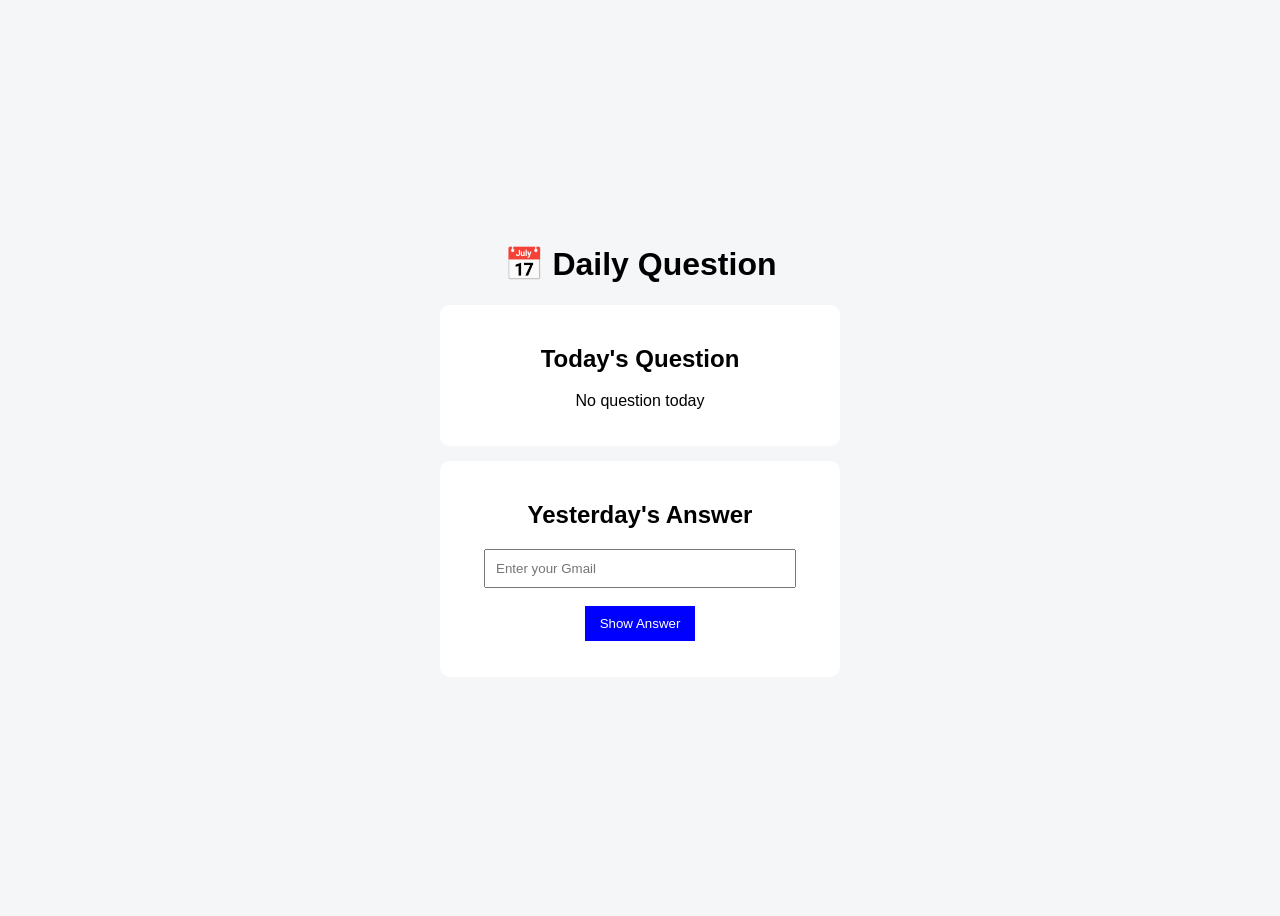
==== index.html @ b87feb74 "adding" ====
<!DOCTYPE html>
<html lang="en">
<head>
  <meta charset="UTF-8">
  <title>Daily Q&A</title>
  <link rel="stylesheet" href="style.css">
</head>
<body>

  <div class="container">
    <h1>📅 Daily Question</h1>

    <div class="card">
      <h2>Today's Question</h2>
      <p id="question">Loading...</p>
    </div>

    <div class="card">
      <h2>Yesterday's Answer</h2>
      <input type="email" id="email" placeholder="Enter your Gmail">
      <br><br>
      <button onclick="verifyAndOpen()">Show Answer</button>
      <p id="message"></p>
    </div>
  </div>

  <script src="script.js"></script>
</body>
</html>
---- style.css ----
body {
  font-family: Arial;
  background: #f4f6f8;
  display: flex;
  justify-content: center;
  align-items: center;
  height: 100vh;
}

.container {
  width: 400px;
  text-align: center;
}

.card {
  background: white;
  padding: 20px;
  margin: 15px 0;
  border-radius: 10px;
}

input {
  padding: 10px;
  width: 80%;
}

button {
  padding: 10px 15px;
  background: blue;
  color: white;
  border: none;
  cursor: pointer;
}
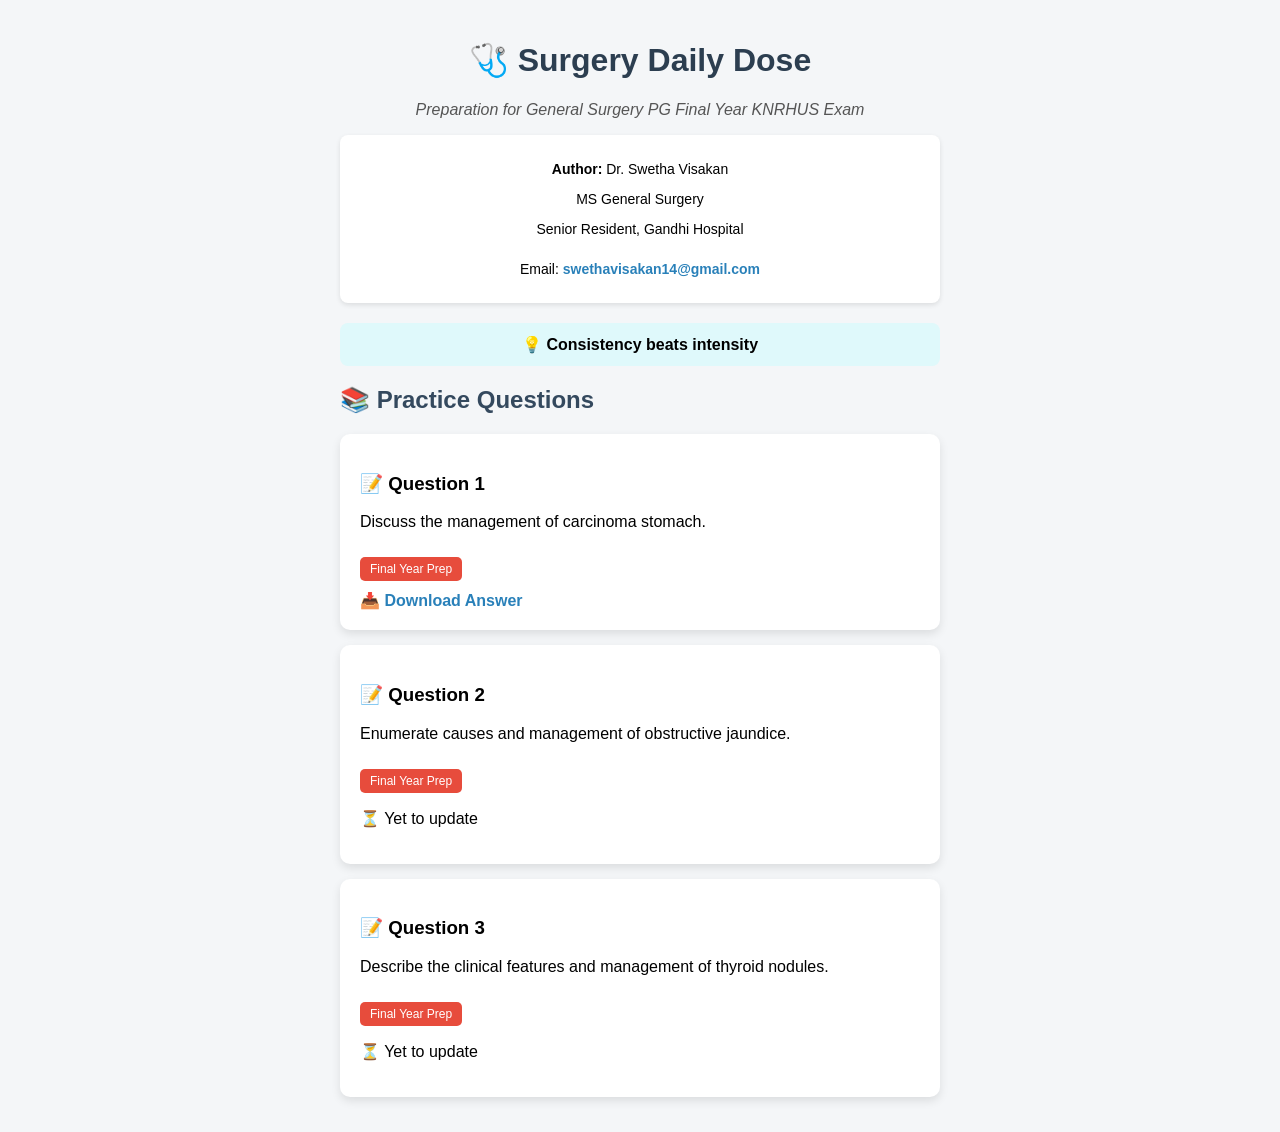
==== commit 863bdee1: "final" ====
--- a/index.html
+++ b/index.html
@@ -2,26 +2,39 @@
 <html lang="en">
 <head>
   <meta charset="UTF-8">
-  <title>Daily Q&A</title>
+  <title>Surgery Daily Dose</title>
   <link rel="stylesheet" href="style.css">
 </head>
 <body>
 
   <div class="container">
-    <h1>📅 Daily Question</h1>
 
-    <div class="card">
-      <h2>Today's Question</h2>
-      <p id="question">Loading...</p>
+    <!-- Header -->
+    <div class="header">
+      <h1>🩺 Surgery Daily Dose</h1>
+      <p class="tagline">Preparation for General Surgery PG Final Year KNRHUS Exam</p>
+
+      <div class="author">
+        <p><strong>Author:</strong> Dr. Swetha Visakan</p>
+        <p> MS General Surgery </p>
+        <p>Senior Resident, Gandhi Hospital</p>
+        <p>Email: 
+          <a href="mailto:swethavisakan14@gmail.com">
+            swethavisakan14@gmail.com
+          </a>
+        </p>
+      </div>
     </div>
 
-    <div class="card">
-      <h2>Yesterday's Answer</h2>
-      <input type="email" id="email" placeholder="Enter your Gmail">
-      <br><br>
-      <button onclick="verifyAndOpen()">Show Answer</button>
-      <p id="message"></p>
+    <!-- Motivation Banner -->
+    <div class="banner">
+      💡 Consistency beats intensity
     </div>
+
+    <!-- Questions -->
+    <h2 class="section-title">📚 Practice Questions</h2>
+    <div id="qa-container"></div>
+
   </div>
 
   <script src="script.js"></script>
--- a/style.css
+++ b/style.css
@@ -1,33 +1,86 @@
 body {
-  font-family: Arial;
+  font-family: Arial, sans-serif;
   background: #f4f6f8;
+  margin: 0;
   display: flex;
   justify-content: center;
-  align-items: center;
-  height: 100vh;
 }
 
 .container {
-  width: 400px;
-  text-align: center;
+  width: 600px;
+  padding: 20px;
 }
 
+/* Header */
+.header {
+  text-align: center;
+  margin-bottom: 20px;
+}
+
+h1 {
+  color: #2c3e50;
+}
+
+.tagline {
+  font-style: italic;
+  color: #555;
+}
+
+/* Author Card */
+.author {
+  background: #ffffff;
+  padding: 12px;
+  margin-top: 10px;
+  border-radius: 8px;
+  font-size: 14px;
+  box-shadow: 0 2px 5px rgba(0,0,0,0.1);
+}
+
+/* Banner */
+.banner {
+  background: #dff9fb;
+  padding: 12px;
+  border-radius: 8px;
+  margin: 20px 0;
+  text-align: center;
+  font-weight: bold;
+}
+
+/* Section Title */
+.section-title {
+  margin-top: 20px;
+  color: #34495e;
+}
+
+/* Question Card */
 .card {
   background: white;
   padding: 20px;
   margin: 15px 0;
   border-radius: 10px;
+  box-shadow: 0 4px 10px rgba(0,0,0,0.1);
 }
 
-input {
-  padding: 10px;
-  width: 80%;
+/* Badge */
+.badge {
+  display: inline-block;
+  background: #e74c3c;
+  color: white;
+  padding: 5px 10px;
+  border-radius: 5px;
+  font-size: 12px;
+  margin-top: 10px;
 }
 
-button {
-  padding: 10px 15px;
-  background: blue;
-  color: white;
-  border: none;
-  cursor: pointer;
+/* Links */
+a {
+  display: inline-block;
+  margin-top: 10px;
+  color: #2980b9;
+  font-weight: bold;
+  text-decoration: none;
+}
+
+a:hover {
+  text-decoration: underline;
 }
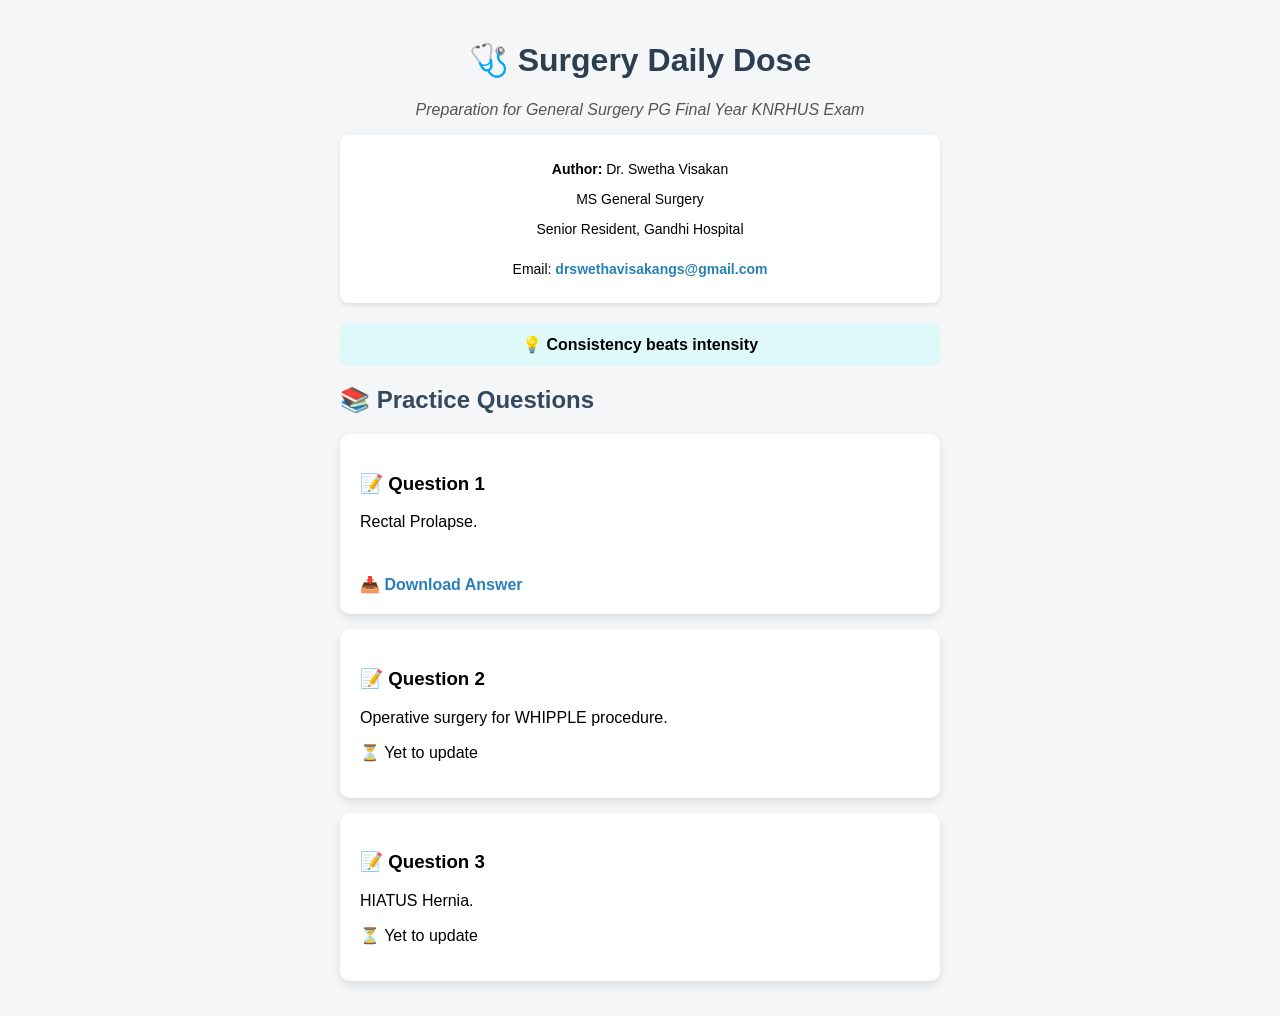
==== commit 522dc969: "updated" ====
--- a/index.html
+++ b/index.html
@@ -19,8 +19,8 @@
         <p> MS General Surgery </p>
         <p>Senior Resident, Gandhi Hospital</p>
         <p>Email: 
-          <a href="mailto:swethavisakan14@gmail.com">
-            swethavisakan14@gmail.com
+          <a href="mailto:drswethavisakangs@gmail.com">
+            drswethavisakangs@gmail.com
           </a>
         </p>
       </div>
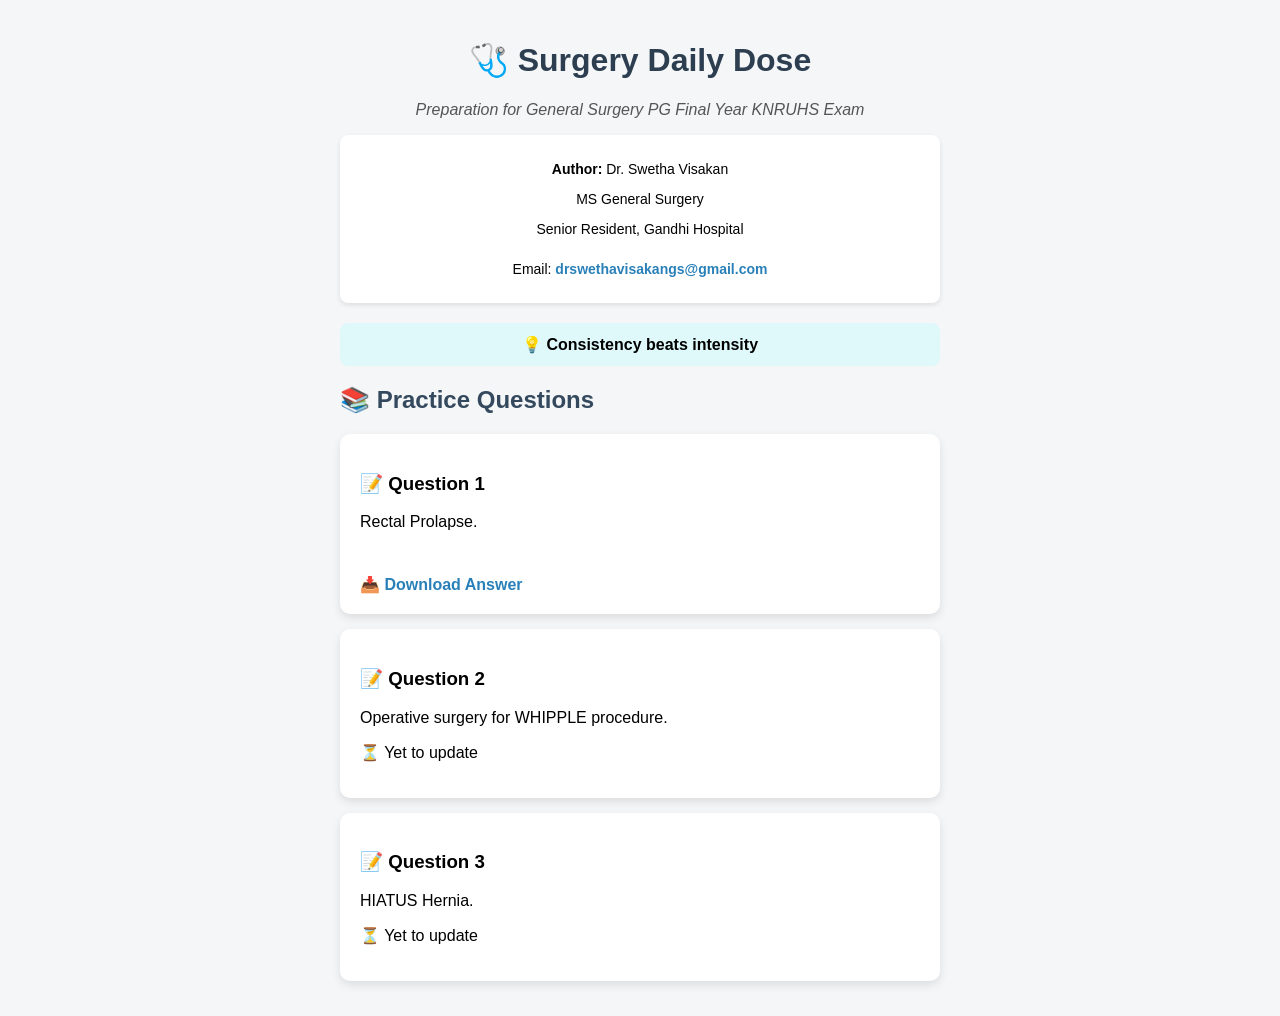
==== commit 7531b8af: "UPDATED" ====
--- a/index.html
+++ b/index.html
@@ -12,7 +12,7 @@
     <!-- Header -->
     <div class="header">
       <h1>🩺 Surgery Daily Dose</h1>
-      <p class="tagline">Preparation for General Surgery PG Final Year KNRHUS Exam</p>
+      <p class="tagline">Preparation for General Surgery PG Final Year KNRUHS Exam</p>
 
       <div class="author">
         <p><strong>Author:</strong> Dr. Swetha Visakan</p>
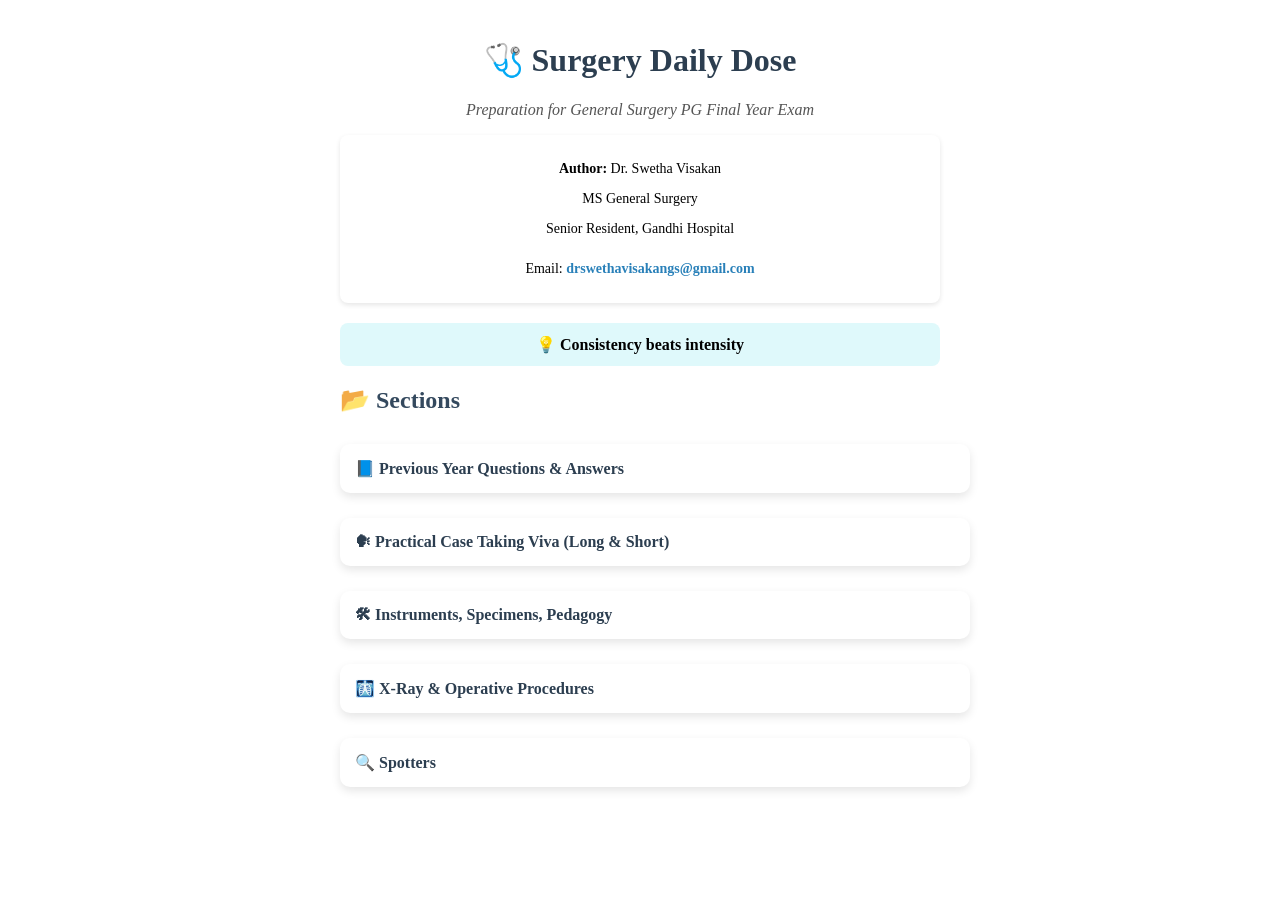
==== commit 4c2bc899: "updated" ====
--- a/index.html
+++ b/index.html
@@ -12,11 +12,11 @@
     <!-- Header -->
     <div class="header">
       <h1>🩺 Surgery Daily Dose</h1>
-      <p class="tagline">Preparation for General Surgery PG Final Year KNRUHS Exam</p>
+      <p class="tagline">Preparation for General Surgery PG Final Year Exam</p>
 
       <div class="author">
         <p><strong>Author:</strong> Dr. Swetha Visakan</p>
-        <p> MS General Surgery </p>
+        <p>MS General Surgery</p>
         <p>Senior Resident, Gandhi Hospital</p>
         <p>Email: 
           <a href="mailto:drswethavisakangs@gmail.com">
@@ -31,9 +31,32 @@
       💡 Consistency beats intensity
     </div>
 
-    <!-- Questions -->
-    <h2 class="section-title">📚 Practice Questions</h2>
-    <div id="qa-container"></div>
+    <!-- Sections -->
+    <h2 class="section-title">📂 Sections</h2>
+
+    <div class="sections">
+
+      <a href="pyq.html" class="section-card">
+        📘 Previous Year Questions & Answers
+      </a>
+
+      <a href="viva.html" class="section-card">
+        🗣 Practical Case Taking Viva (Long & Short)
+      </a>
+
+      <a href="instruments.html" class="section-card">
+        🛠 Instruments, Specimens, Pedagogy
+      </a>
+
+      <a href="xray.html" class="section-card">
+        🩻 X-Ray & Operative Procedures
+      </a>
+
+      <a href="spotters.html" class="section-card">
+        🔍 Spotters
+      </a>
+
+    </div>
 
   </div>
 
--- a/style.css
+++ b/style.css
@@ -1,7 +1,15 @@
 body {
-  font-family: Arial, sans-serif;
-  background: #f4f6f8;
+  font-family: "Times New Roman", Times, serif;
   margin: 0;
+
+  background: 
+    linear-gradient(rgba(255,255,255,0.6), rgba(255,255,255,0.6)),
+    url("https://carrington.edu/wp-content/uploads/2024/05/The-Evolution-of-Surgical-Sutures.webp");
+
+  background-size: cover;
+  background-position: center;
+  background-attachment: fixed;
+
   display: flex;
   justify-content: center;
 }
@@ -83,4 +91,33 @@
 
 a:hover {
   text-decoration: underline;
+}
+
+
+/* Sections Layout */
+.sections {
+  display: flex;
+  flex-direction: column;   /* Forces new line */
+  gap: 15px;
+  margin: 20px 0;
+}
+
+/* Section Cards */
+.section-card {
+  display: block;           /* Full width */
+  width: 100%;
+  background: white;
+  padding: 15px;
+  border-radius: 10px;
+  text-decoration: none;
+  color: #2c3e50;
+  font-weight: bold;
+  box-shadow: 0 4px 10px rgba(0,0,0,0.1);
+  transition: 0.2s;
+}
+
+/* Hover effect */
+.section-card:hover {
+  background: #eaf2f8;
+  transform: translateY(-2px);
 }
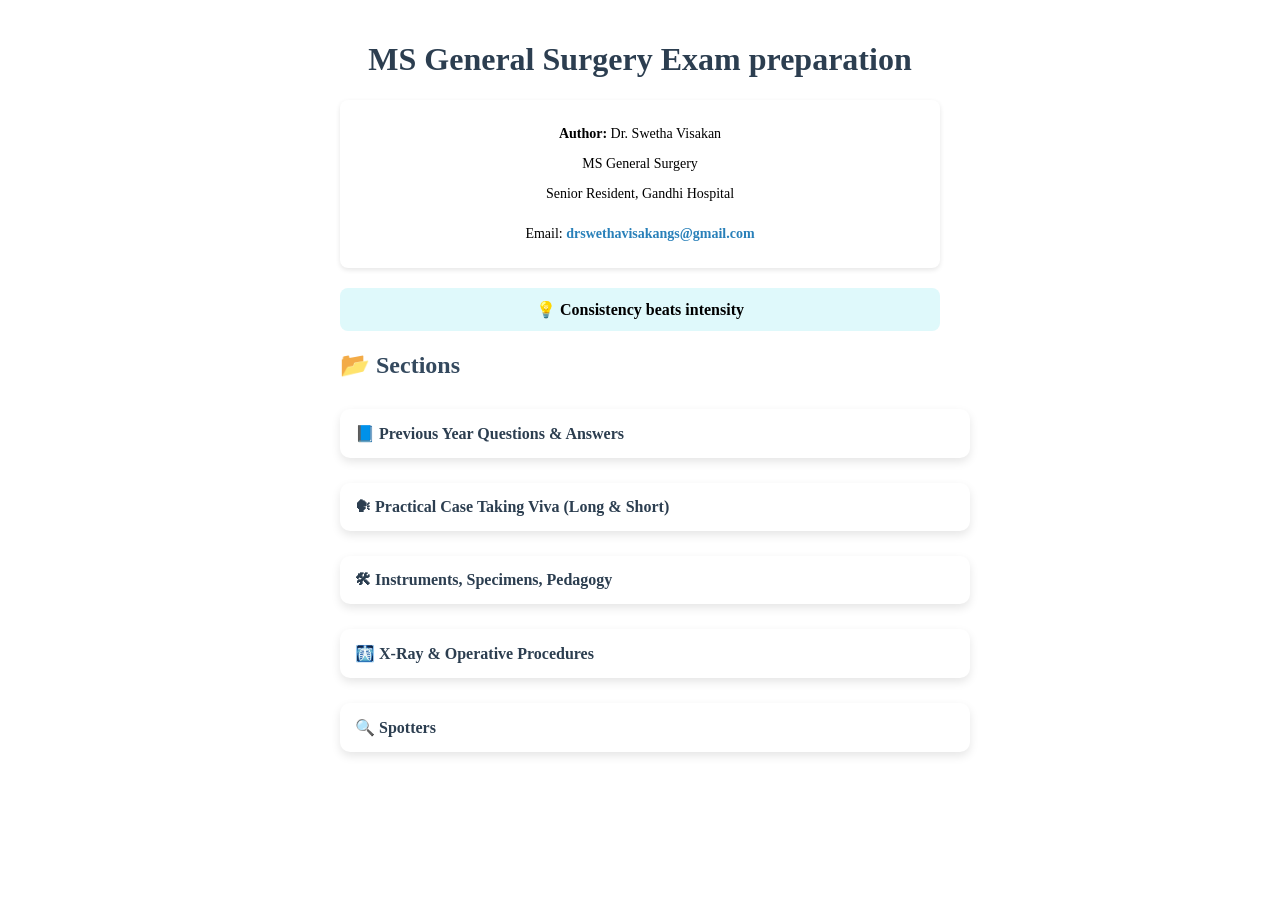
==== commit 14b47eac: "update" ====
--- a/index.html
+++ b/index.html
@@ -2,7 +2,7 @@
 <html lang="en">
 <head>
   <meta charset="UTF-8">
-  <title>Surgery Daily Dose</title>
+  <title>MS General Surgery</title>
   <link rel="stylesheet" href="style.css">
 </head>
 <body>
@@ -11,9 +11,7 @@
 
     <!-- Header -->
     <div class="header">
-      <h1>🩺 Surgery Daily Dose</h1>
-      <p class="tagline">Preparation for General Surgery PG Final Year Exam</p>
-
+      <h1>MS General Surgery Exam preparation</h1>
       <div class="author">
         <p><strong>Author:</strong> Dr. Swetha Visakan</p>
         <p>MS General Surgery</p>
